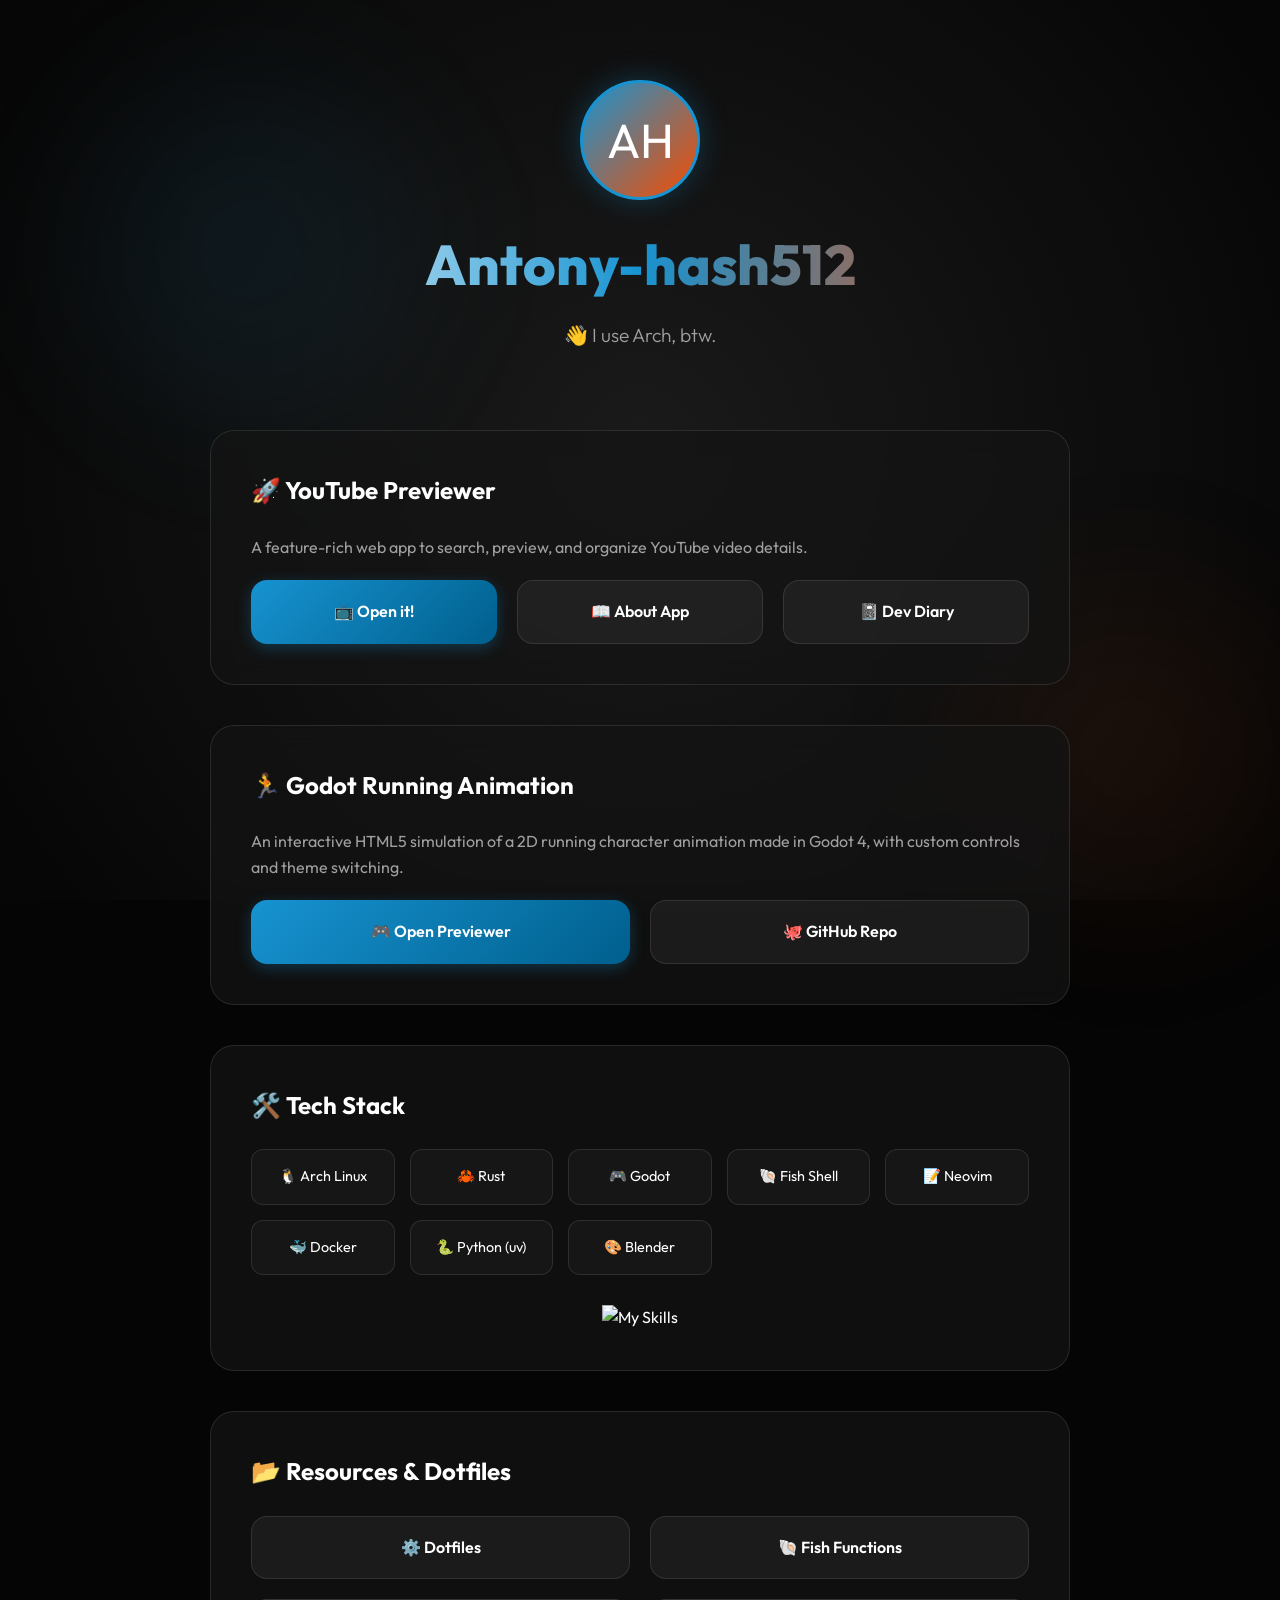
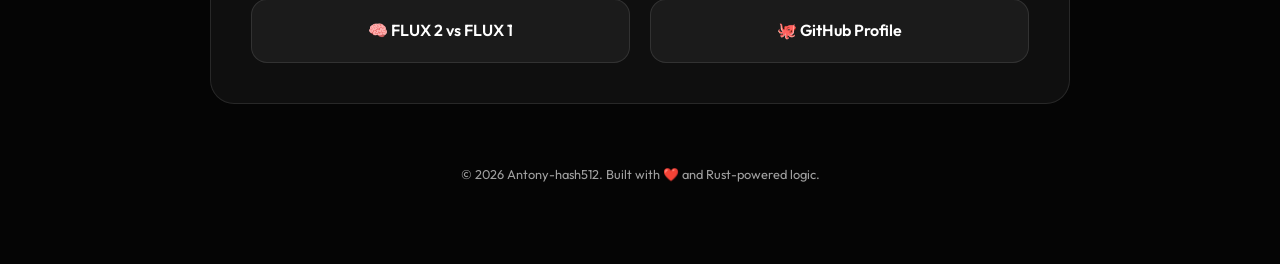
==== index.html @ b00fdc7f "feat: implement portfolio landing page and Godot running animation previewer" ====
<!DOCTYPE html>
<html lang="en">

<head>
    <meta charset="UTF-8">
    <meta name="viewport" content="width=device-width, initial-scale=1.0">
    <title>Antony-hash512 | Developer Portfolio</title>
    <meta name="description"
        content="Personal portfolio of Antony-hash512, an Arch Linux enthusiast, Rust developer, and Godot engine explorer.">
    <link rel="preconnect" href="https://fonts.googleapis.com">
    <link rel="preconnect" href="https://fonts.gstatic.com" crossorigin>
    <link href="https://fonts.googleapis.com/css2?family=Outfit:wght@300;400;600;800&display=swap" rel="stylesheet">
    <link rel="stylesheet" href="index.css">
</head>

<body>
    <div class="bg-gradient"></div>
    <div class="blob"></div>
    <div class="blob blob-2"></div>

    <main class="container">
        <!-- Hero Section -->
        <section class="hero" id="hero">
            <div style="display: flex; justify-content: center;">
                <div class="profile-img"
                    style="background: linear-gradient(135deg, var(--accent-arch), var(--accent-rust)); display: flex; align-items: center; justify-content: center; font-size: 3rem; color: white;">
                    AH
                </div>
            </div>
            <h1>Antony-hash512</h1>
            <p class="subtitle">👋 I use Arch, btw.</p>
        </section>

        <!-- Core Projects / Links -->
        <section class="card" id="projects" style="animation-delay: 0.2s;">
            <h2 class="section-title">🚀 YouTube Previewer</h2>
            <p style="color: var(--text-secondary); margin-bottom: 20px;">
                A feature-rich web app to search, preview, and organize YouTube video details.
            </p>
            <div class="links-container" style="grid-template-columns: repeat(auto-fit, minmax(200px, 1fr));">
                <a href="previewer.html" class="link-btn primary" id="previewer-link">
                    <span>📺 Open it!</span>
                </a>
                <a href="youtube-preview.html" class="link-btn" id="about-link">
                    <span>📖 About App</span>
                </a>
                <a href="dev_diary.html?lang=en" class="link-btn" id="diary-link">
                    <span>📓 Dev Diary</span>
                </a>
            </div>
        </section>

        <!-- Godot Running Animation Preview -->
        <section class="card" id="godot-animation" style="animation-delay: 0.35s;">
            <h2 class="section-title">🏃 Godot Running Animation</h2>
            <p style="color: var(--text-secondary); margin-bottom: 20px;">
                An interactive HTML5 simulation of a 2D running character animation made in Godot 4, with custom controls and theme switching.
            </p>
            <div class="links-container" style="grid-template-columns: repeat(auto-fit, minmax(200px, 1fr));">
                <a href="view_animation.html" class="link-btn primary" id="godot-view-link">
                    <span>🎮 Open Previewer</span>
                </a>
                <a href="https://github.com/Antony-hash512/running-animation-test" target="_blank" class="link-btn" id="godot-repo-link">
                    <span>🐙 GitHub Repo</span>
                </a>
            </div>
        </section>

        <!-- Tech Stack -->
        <section class="card" id="tech-stack" style="animation-delay: 0.5s;">
            <h2 class="section-title">🛠️ Tech Stack</h2>
            <div class="tech-grid">
                <div class="tech-item">🐧 Arch Linux</div>
                <div class="tech-item">🦀 Rust</div>
                <div class="tech-item">🎮 Godot</div>
                <div class="tech-item">🐚 Fish Shell</div>
                <div class="tech-item">📝 Neovim</div>
                <div class="tech-item">🐳 Docker</div>
                <div class="tech-item">🐍 Python (uv)</div>
                <div class="tech-item">🎨 Blender</div>
            </div>

            <div class="skills-box" style="margin-top: 30px; text-align: center;">
                <img src="https://skillicons.dev/icons?i=obsidian,regex,linux,arch,kali,mint,ubuntu,debian,nix,vim,neovim,vscode,bash,py,lua,rust,cs,cpp,c,git,github,gitlab,svg,blender,godot,haxe,haxeflixel,bevy,unity,unreal,docker,kubernetes,html,css,js,ts,nodejs,nginx,sqlite,qt,gtk,raspberrypi,arduino,androidstudio,selenium"
                    alt="My Skills">
            </div>
        </section>

        <!-- Resources -->
        <section class="card" id="resources" style="animation-delay: 0.65s;">
            <h2 class="section-title">📂 Resources & Dotfiles</h2>
            <div class="links-container">
                <a href="https://github.com/Antony-hash512/Antony-hash512_dotfiles" target="_blank" class="link-btn">
                    <span>⚙️ Dotfiles</span>
                </a>
                <a href="https://github.com/Antony-hash512/Fish_functions_collection" target="_blank" class="link-btn">
                    <span>🐚 Fish Functions</span>
                </a>
                <a href="https://gemini.google.com/share/20d5ff58d7f0" target="_blank" class="link-btn">
                    <span>🧠 FLUX 2 vs FLUX 1</span>
                </a>
                <a href="https://github.com/Antony-hash512" target="_blank" class="link-btn">
                    <span>🐙 GitHub Profile</span>
                </a>
            </div>
        </section>

        <!-- Footer -->
        <footer class="social-footer" style="animation: fadeIn 2s ease-in;">
            <p style="color: var(--text-secondary); font-size: 0.8rem;">&copy; 2026 Antony-hash512. Built with ❤️ and
                Rust-powered logic.</p>
        </footer>
    </main>

    <script>
        // Simple scroll reveal or micro-interactions can go here
        document.querySelectorAll('.card').forEach(card => {
            card.addEventListener('mousemove', (e) => {
                const rect = card.getBoundingClientRect();
                const x = e.clientX - rect.left;
                const y = e.clientY - rect.top;
                card.style.setProperty('--mouse-x', `${x}px`);
                card.style.setProperty('--mouse-y', `${y}px`);
            });
        });
    </script>
</body>

</html>
---- index.css ----
:root {
  --bg-color: #050505;
  --card-bg: rgba(20, 20, 20, 0.7);
  --text-primary: #ffffff;
  --text-secondary: #a0a0a0;
  --accent-rust: #f74c00;
  --accent-arch: #1793d1;
  --accent-godot: #478cbf;
  --accent-neon: #00ffcc;
  --glass-border: rgba(255, 255, 255, 0.1);
  --font-main: 'Outfit', sans-serif;
}

* {
  margin: 0;
  padding: 0;
  box-sizing: border-box;
}

body {
  background-color: var(--bg-color);
  color: var(--text-primary);
  font-family: var(--font-main);
  overflow-x: hidden;
  line-height: 1.6;
}

/* Background Animation */
.bg-gradient {
  position: fixed;
  top: 0;
  left: 0;
  width: 100%;
  height: 100%;
  z-index: -1;
  background: radial-gradient(circle at 50% 50%, #1a1a1a 0%, #050505 100%);
}

.blob {
  position: absolute;
  width: 500px;
  height: 500px;
  background: radial-gradient(circle, rgba(23, 147, 209, 0.1) 0%, transparent 70%);
  filter: blur(50px);
  z-index: -1;
  animation: move 20s infinite alternate;
}

.blob-2 {
  bottom: -100px;
  right: -100px;
  background: radial-gradient(circle, rgba(247, 76, 0, 0.08) 0%, transparent 70%);
  animation-delay: -10s;
}

@keyframes move {
  from { transform: translate(-10%, -10%); }
  to { transform: translate(10%, 10%); }
}

/* Main Layout */
.container {
  max-width: 900px;
  margin: 0 auto;
  padding: 80px 20px;
  display: flex;
  flex-direction: column;
  gap: 40px;
}

/* Hero Section */
.hero {
  text-align: center;
  margin-bottom: 40px;
  animation: fadeInDown 1s ease-out;
}

.profile-img {
  width: 120px;
  height: 120px;
  border-radius: 50%;
  border: 3px solid var(--accent-arch);
  margin-bottom: 20px;
  box-shadow: 0 0 30px rgba(23, 147, 209, 0.3);
  object-fit: cover;
}

h1 {
  font-size: 3.5rem;
  font-weight: 800;
  background: linear-gradient(90deg, #fff, var(--accent-arch), var(--accent-rust));
  -webkit-background-clip: text;
  background-clip: text;
  -webkit-text-fill-color: transparent;
  margin-bottom: 10px;
}

.subtitle {
  font-size: 1.2rem;
  color: var(--text-secondary);
  font-weight: 300;
}

/* Glass Card Style */
.card {
  background: var(--card-bg);
  backdrop-filter: blur(12px);
  -webkit-backdrop-filter: blur(12px);
  border: 1px solid var(--glass-border);
  border-radius: 24px;
  padding: 40px;
  transition: transform 0.3s ease, border-color 0.3s ease;
  animation: fadeInUp 1s ease-out both;
}

.card:hover {
  border-color: rgba(255, 255, 255, 0.2);
  transform: translateY(-5px);
}

.section-title {
  font-size: 1.5rem;
  margin-bottom: 25px;
  display: flex;
  align-items: center;
  gap: 10px;
}

/* Tech Grid */
.tech-grid {
  display: grid;
  grid-template-columns: repeat(auto-fill, minmax(140px, 1fr));
  gap: 15px;
}

.tech-item {
  background: rgba(255, 255, 255, 0.03);
  border: 1px solid var(--glass-border);
  padding: 15px;
  border-radius: 12px;
  text-align: center;
  font-size: 0.9rem;
  transition: all 0.2s ease;
}

.tech-item:hover {
  background: rgba(255, 255, 255, 0.07);
  border-color: var(--accent-arch);
  color: var(--accent-arch);
  box-shadow: 0 0 15px rgba(23, 147, 209, 0.2);
  transform: translateY(-2px);
}

/* Project Links */
.links-container {
  display: grid;
  grid-template-columns: 1fr 1fr;
  gap: 20px;
}

.link-btn {
  display: flex;
  align-items: center;
  justify-content: center;
  gap: 12px;
  padding: 18px;
  background: rgba(255, 255, 255, 0.05);
  border: 1px solid var(--glass-border);
  border-radius: 16px;
  color: var(--text-primary);
  text-decoration: none;
  font-weight: 600;
  transition: all 0.3s cubic-bezier(0.4, 0, 0.2, 1);
  position: relative;
  overflow: hidden;
}

.link-btn:hover {
  background: rgba(255, 255, 255, 0.1);
  border-color: rgba(255, 255, 255, 0.4);
  transform: scale(1.02);
}

.link-btn.primary {
  background: linear-gradient(135deg, var(--accent-arch), #005f8d);
  border: none;
  box-shadow: 0 4px 15px rgba(23, 147, 209, 0.3);
}

.link-btn.primary:hover {
  box-shadow: 0 8px 25px rgba(23, 147, 209, 0.5);
  filter: brightness(1.1);
  transform: scale(1.03);
}

/* Skill Icons */
.skills-box img {
  max-width: 100%;
  filter: grayscale(0.2) contrast(1.1);
  transition: filter 0.3s ease;
}

.skills-box img:hover {
  filter: grayscale(0) contrast(1.2);
}

/* Social Links */
.social-footer {
  text-align: center;
  margin-top: 20px;
  display: flex;
  justify-content: center;
  gap: 20px;
}

.social-link {
  color: var(--text-secondary);
  text-decoration: none;
  font-size: 0.9rem;
  transition: color 0.2s ease;
}

.social-link:hover {
  color: var(--text-primary);
}

/* Animations */
@keyframes fadeInUp {
  from { opacity: 0; transform: translateY(30px); }
  to { opacity: 1; transform: translateY(0); }
}

@keyframes fadeInDown {
  from { opacity: 0; transform: translateY(-30px); }
  to { opacity: 1; transform: translateY(0); }
}

/* Responsive */
@media (max-width: 768px) {
  h1 { font-size: 2.5rem; }
  .links-container { grid-template-columns: 1fr; }
  .container { padding: 40px 15px; }
}
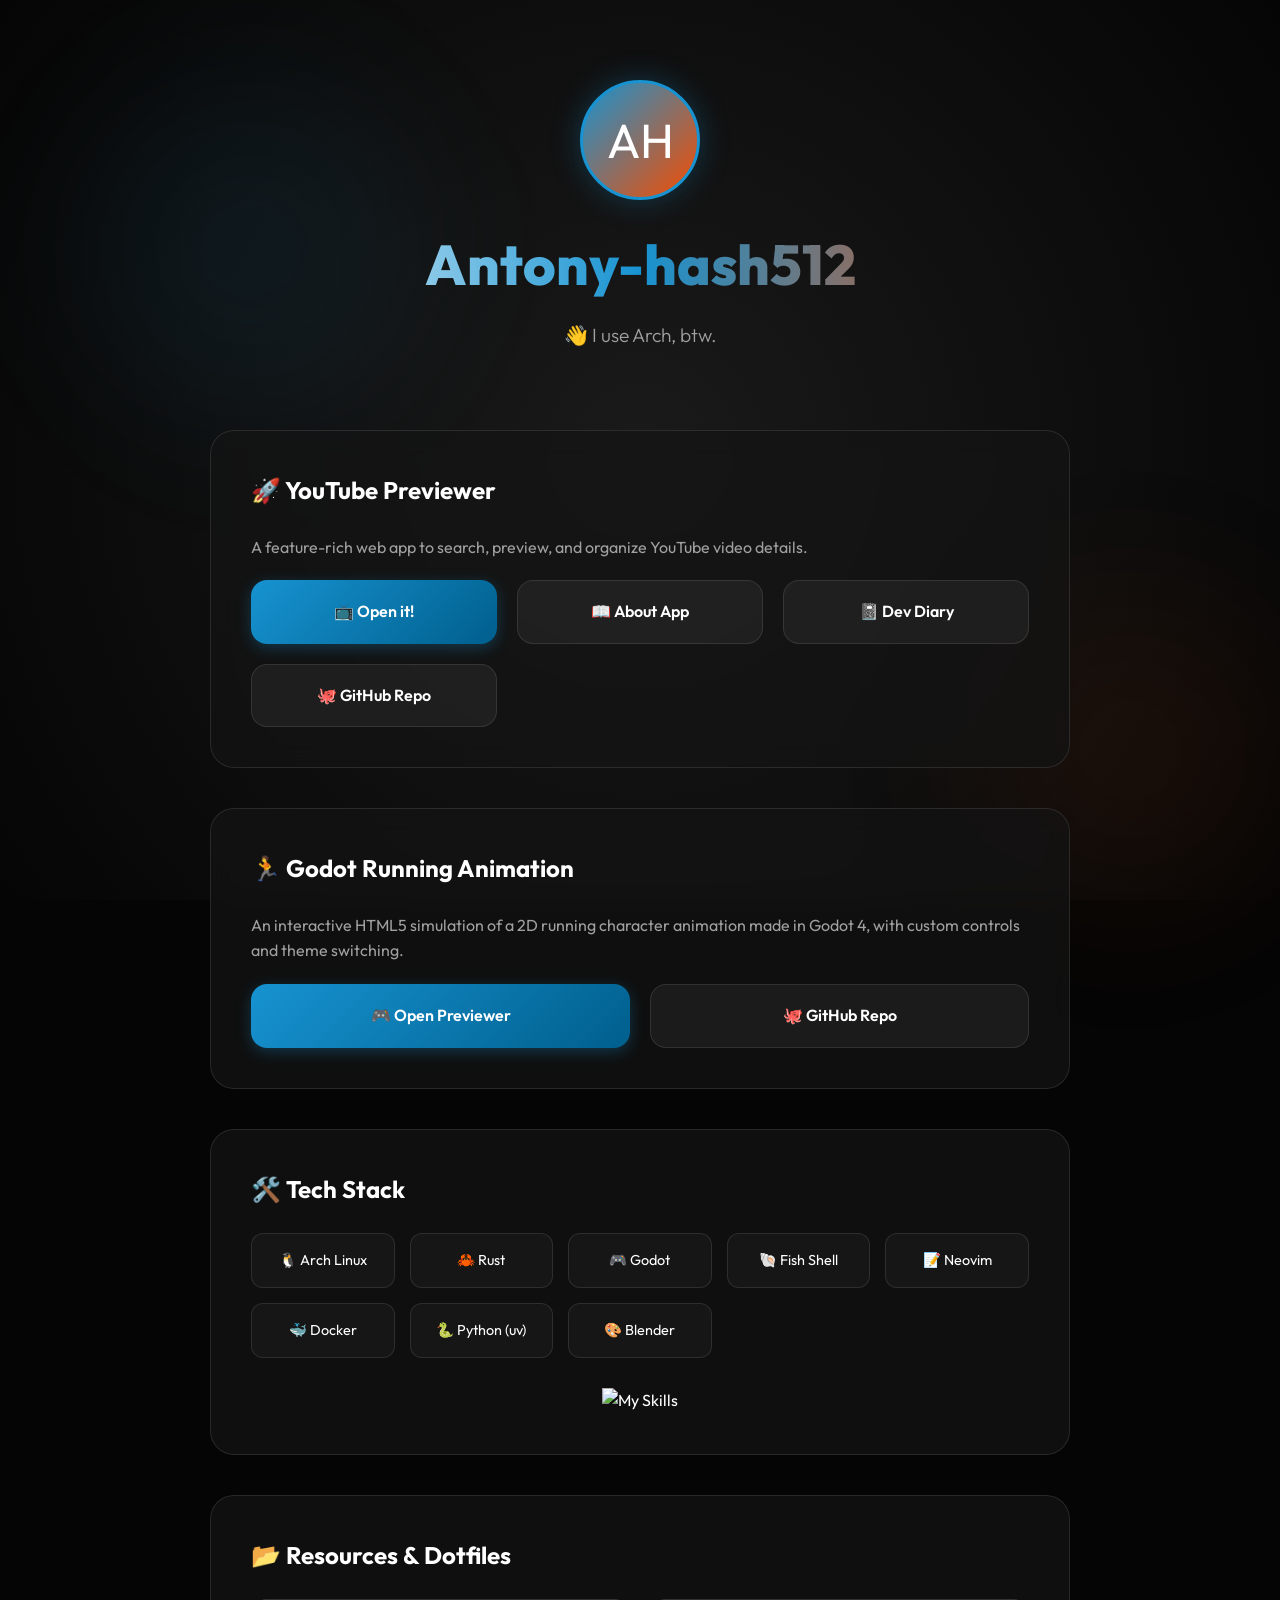
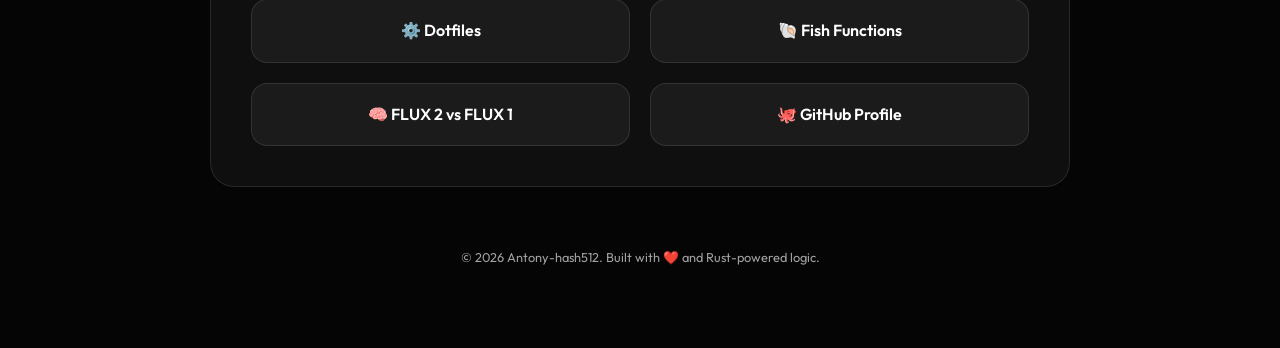
==== commit 339a37d8: "feat: add YouTube Previewer landing page and update portfolio index with project links" ====
--- a/index.html
+++ b/index.html
@@ -46,6 +46,9 @@
                 </a>
                 <a href="dev_diary.html?lang=en" class="link-btn" id="diary-link">
                     <span>📓 Dev Diary</span>
+                </a>
+                <a href="https://github.com/Antony-hash512/antony-hash512.github.io" target="_blank" class="link-btn" id="previewer-repo-link">
+                    <span>🐙 GitHub Repo</span>
                 </a>
             </div>
         </section>
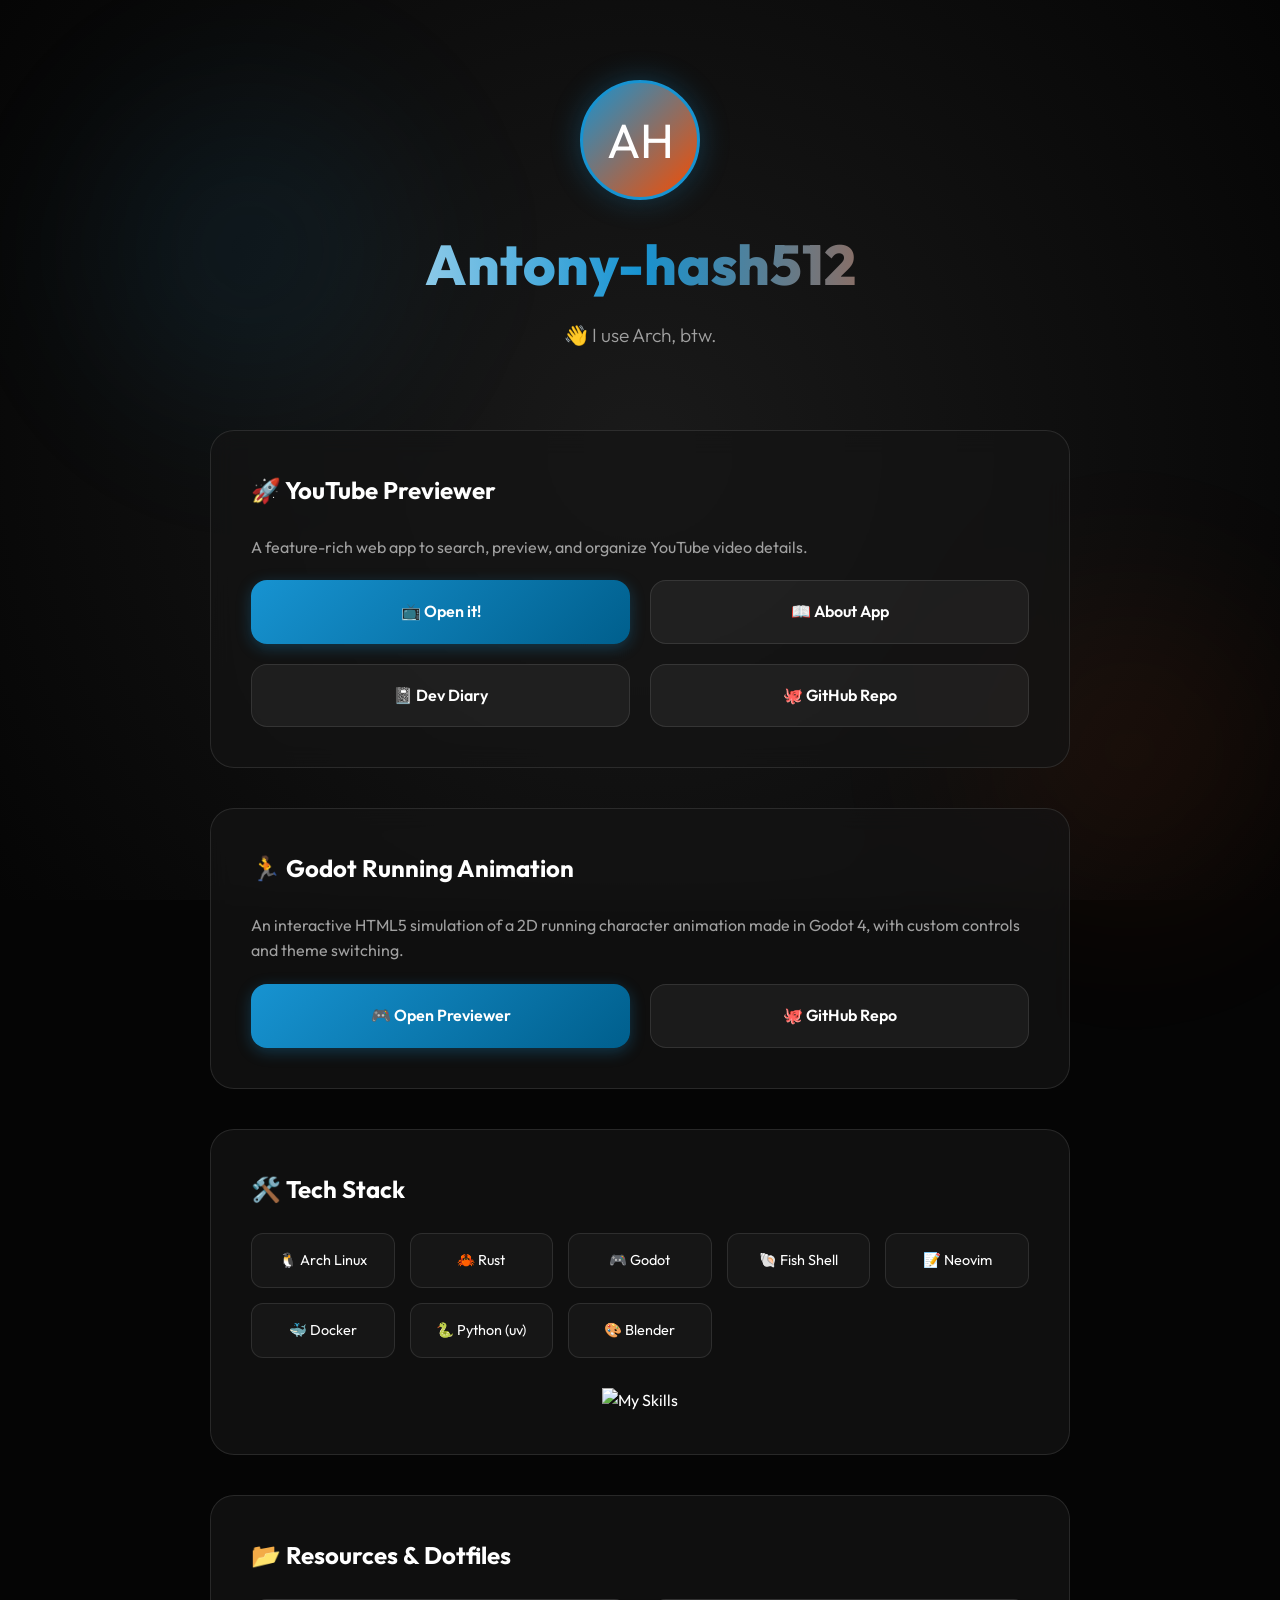
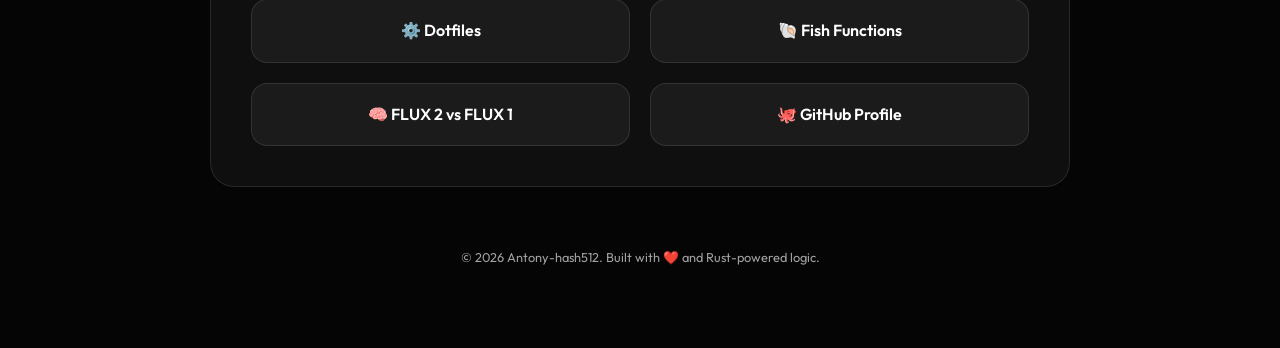
==== commit eaad1a4b: "feat: add portfolio index page and dedicated YouTube previewer information page" ====
--- a/index.html
+++ b/index.html
@@ -37,7 +37,7 @@
             <p style="color: var(--text-secondary); margin-bottom: 20px;">
                 A feature-rich web app to search, preview, and organize YouTube video details.
             </p>
-            <div class="links-container" style="grid-template-columns: repeat(auto-fit, minmax(200px, 1fr));">
+            <div class="links-container">
                 <a href="previewer.html" class="link-btn primary" id="previewer-link">
                     <span>📺 Open it!</span>
                 </a>
@@ -59,7 +59,7 @@
             <p style="color: var(--text-secondary); margin-bottom: 20px;">
                 An interactive HTML5 simulation of a 2D running character animation made in Godot 4, with custom controls and theme switching.
             </p>
-            <div class="links-container" style="grid-template-columns: repeat(auto-fit, minmax(200px, 1fr));">
+            <div class="links-container">
                 <a href="view_animation.html" class="link-btn primary" id="godot-view-link">
                     <span>🎮 Open Previewer</span>
                 </a>
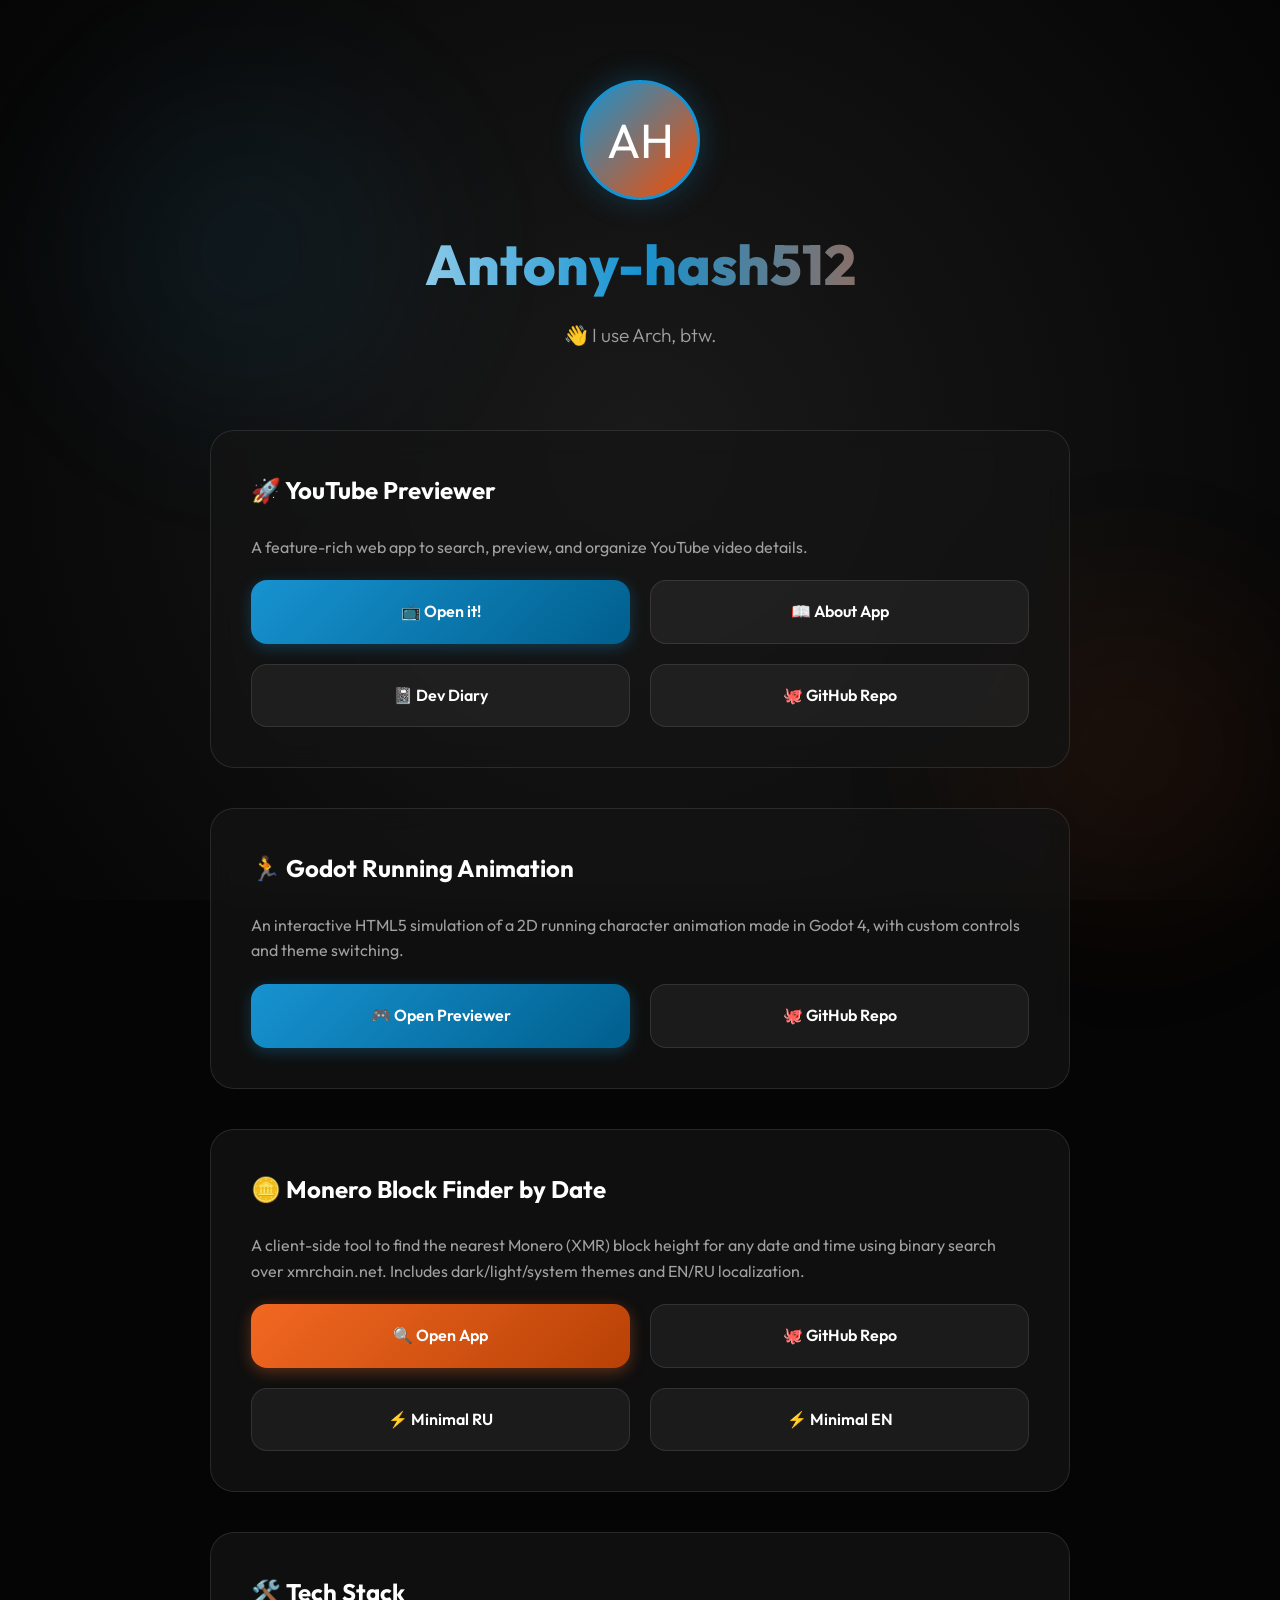
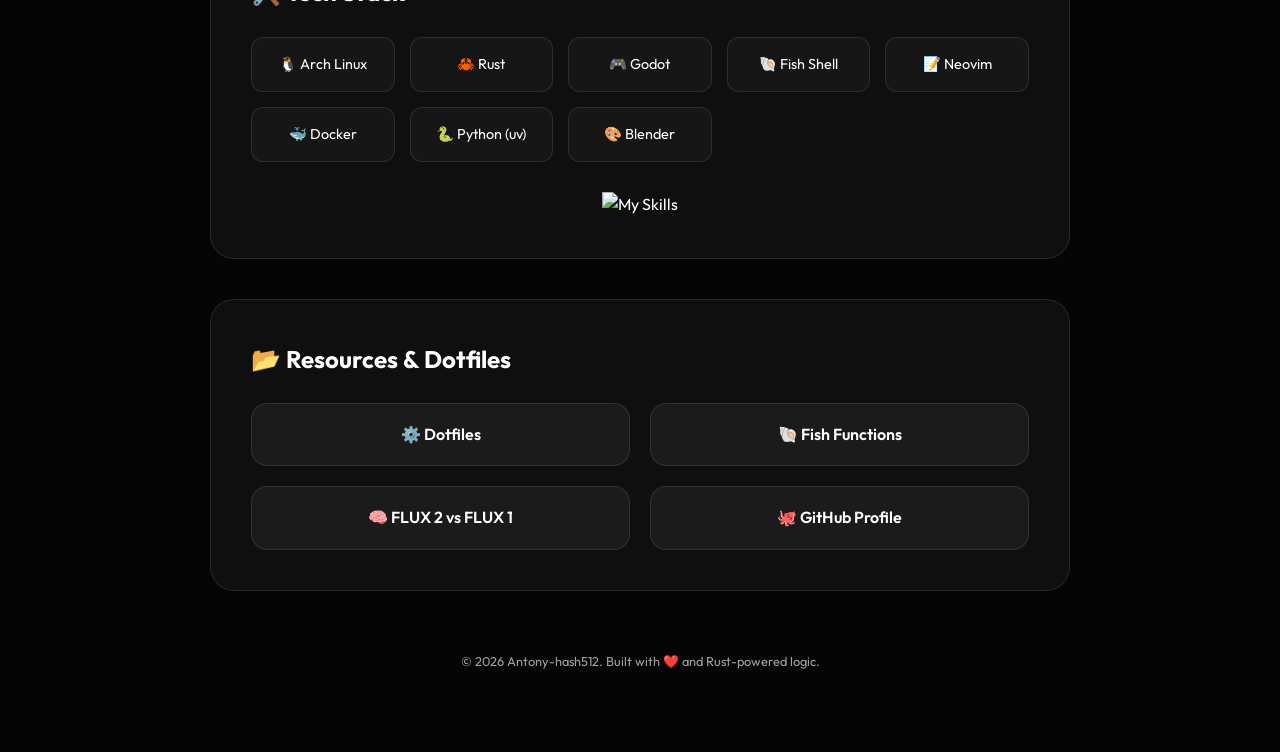
==== commit 76eceb76: "feat: add Monero Block Finder section and styling to portfolio" ====
--- a/index.html
+++ b/index.html
@@ -69,8 +69,30 @@
             </div>
         </section>
 
+        <!-- Monero Block Finder -->
+        <section class="card" id="monero-finder" style="animation-delay: 0.5s;">
+            <h2 class="section-title">🪙 Monero Block Finder by Date</h2>
+            <p style="color: var(--text-secondary); margin-bottom: 20px;">
+                A client-side tool to find the nearest Monero (XMR) block height for any date and time using binary search over xmrchain.net. Includes dark/light/system themes and EN/RU localization.
+            </p>
+            <div class="links-container">
+                <a href="monero-height/monero-height.html" class="link-btn monero-btn" id="monero-height-link">
+                    <span>🔍 Open App</span>
+                </a>
+                <a href="https://github.com/Antony-hash512/monero-height" target="_blank" class="link-btn" id="monero-repo-link">
+                    <span>🐙 GitHub Repo</span>
+                </a>
+                <a href="monero-height/minimalistic/monero-height-ru.html" class="link-btn" id="monero-min-ru-link">
+                    <span>⚡ Minimal RU</span>
+                </a>
+                <a href="monero-height/minimalistic/monero-height-en.html" class="link-btn" id="monero-min-en-link">
+                    <span>⚡ Minimal EN</span>
+                </a>
+            </div>
+        </section>
+
         <!-- Tech Stack -->
-        <section class="card" id="tech-stack" style="animation-delay: 0.5s;">
+        <section class="card" id="tech-stack" style="animation-delay: 0.65s;">
             <h2 class="section-title">🛠️ Tech Stack</h2>
             <div class="tech-grid">
                 <div class="tech-item">🐧 Arch Linux</div>
@@ -90,7 +112,7 @@
         </section>
 
         <!-- Resources -->
-        <section class="card" id="resources" style="animation-delay: 0.65s;">
+        <section class="card" id="resources" style="animation-delay: 0.8s;">
             <h2 class="section-title">📂 Resources & Dotfiles</h2>
             <div class="links-container">
                 <a href="https://github.com/Antony-hash512/Antony-hash512_dotfiles" target="_blank" class="link-btn">
--- a/index.css
+++ b/index.css
@@ -4,6 +4,7 @@
   --text-primary: #ffffff;
   --text-secondary: #a0a0a0;
   --accent-rust: #f74c00;
+  --accent-monero: #f26822;
   --accent-arch: #1793d1;
   --accent-godot: #478cbf;
   --accent-neon: #00ffcc;
@@ -193,6 +194,18 @@
   transform: scale(1.03);
 }
 
+.link-btn.monero-btn {
+  background: linear-gradient(135deg, #f26822, #b84105);
+  border: none;
+  box-shadow: 0 4px 15px rgba(242, 104, 34, 0.35);
+}
+
+.link-btn.monero-btn:hover {
+  box-shadow: 0 8px 25px rgba(242, 104, 34, 0.55);
+  filter: brightness(1.1);
+  transform: scale(1.03);
+}
+
 /* Skill Icons */
 .skills-box img {
   max-width: 100%;
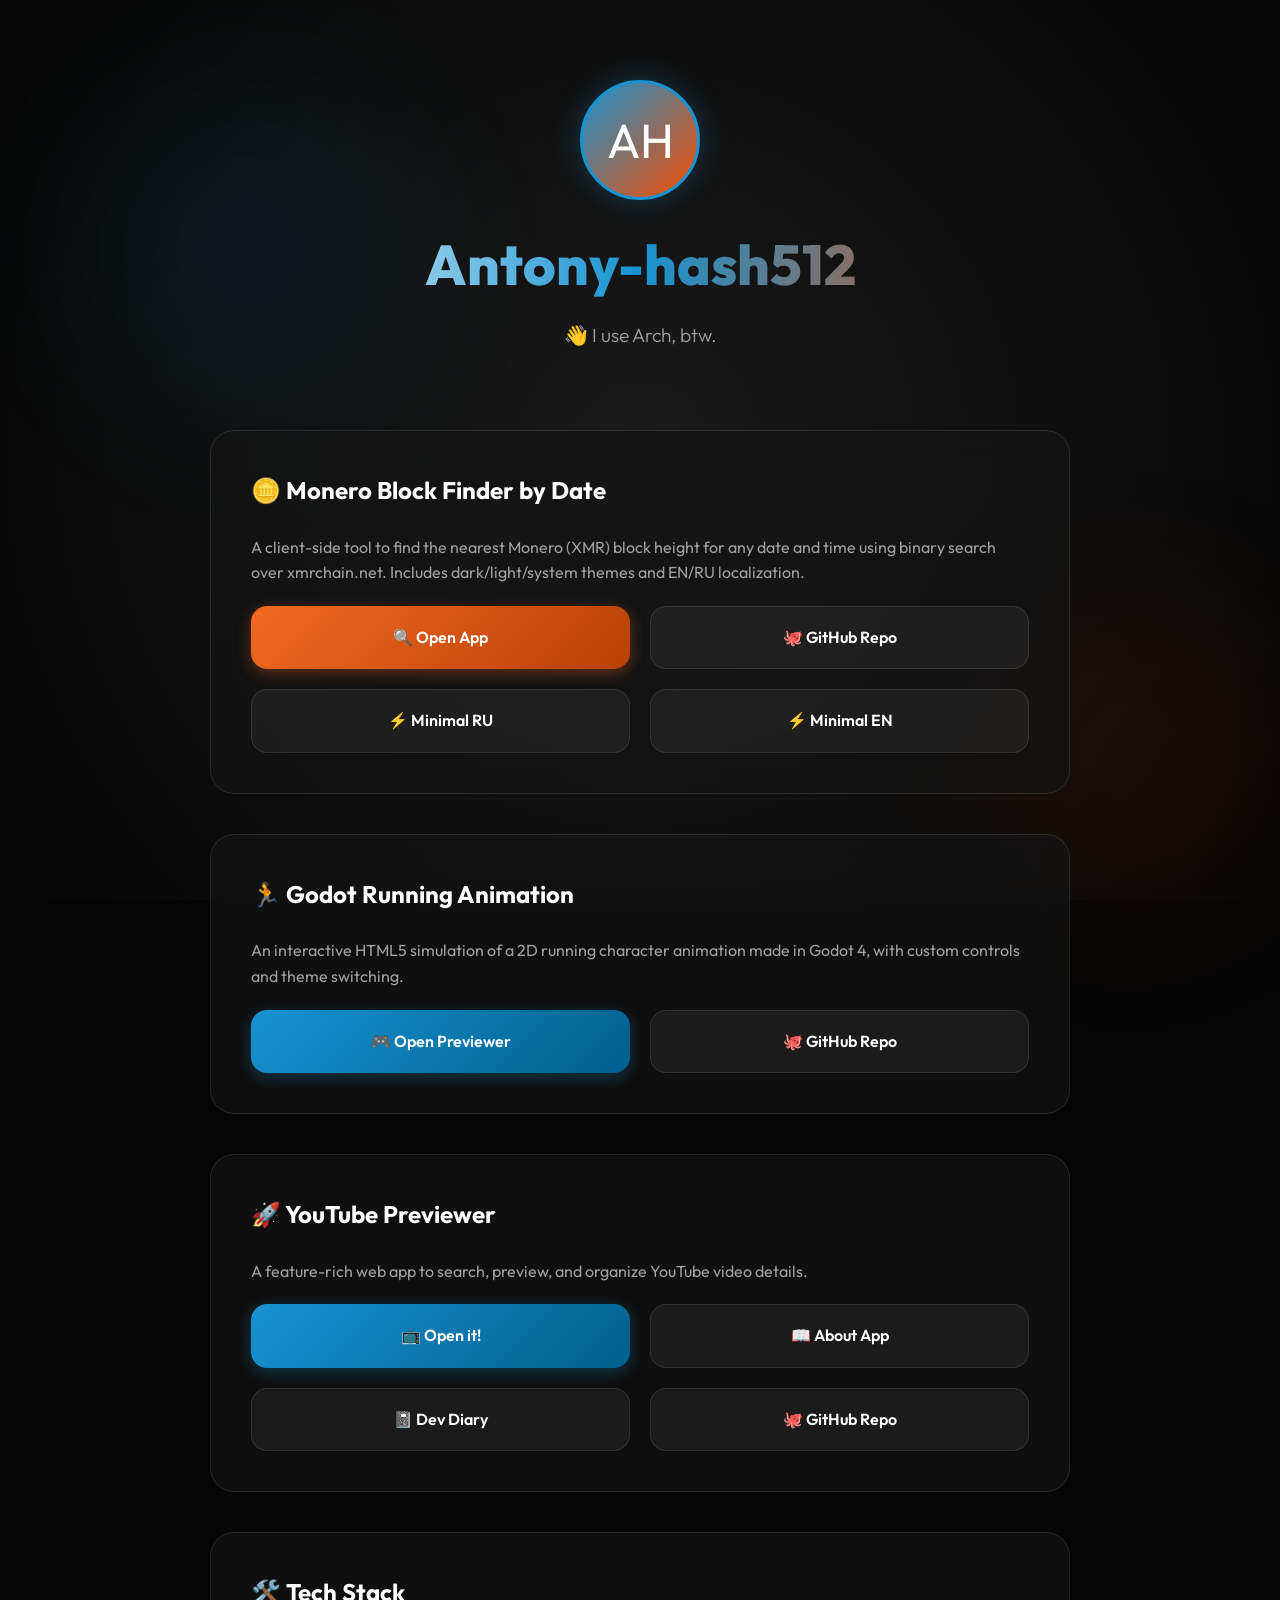
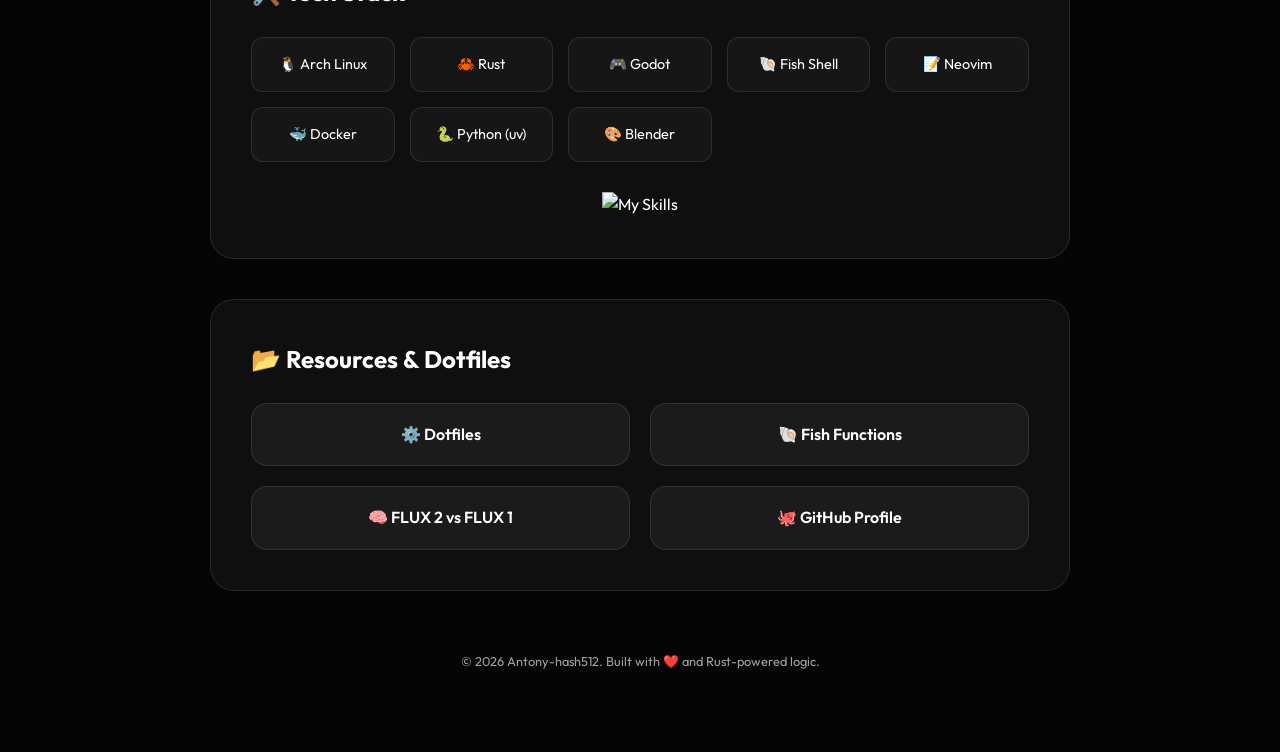
==== commit 1338f863: "feat: reorder project cards on portfolio index page" ====
--- a/index.html
+++ b/index.html
@@ -31,14 +31,58 @@
             <p class="subtitle">👋 I use Arch, btw.</p>
         </section>
 
-        <!-- Core Projects / Links -->
+        <!-- Monero Block Finder -->
+        <section class="card" id="monero-finder" style="animation-delay: 0.5s;">
+            <h2 class="section-title">🪙 Monero Block Finder by Date</h2>
+            <p style="color: var(--text-secondary); margin-bottom: 20px;">
+                A client-side tool to find the nearest Monero (XMR) block height for any date and time using binary
+                search over xmrchain.net. Includes dark/light/system themes and EN/RU localization.
+            </p>
+            <div class="links-container">
+                <a href="monero-height/monero-height.html" target="_blank" class="link-btn monero-btn"
+                    id="monero-height-link">
+                    <span>🔍 Open App</span>
+                </a>
+                <a href="https://github.com/Antony-hash512/monero-height" target="_blank" class="link-btn"
+                    id="monero-repo-link">
+                    <span>🐙 GitHub Repo</span>
+                </a>
+                <a href="monero-height/minimalistic/monero-height-ru.html" target="_blank" class="link-btn"
+                    id="monero-min-ru-link">
+                    <span>⚡ Minimal RU</span>
+                </a>
+                <a href="monero-height/minimalistic/monero-height-en.html" target="_blank" class="link-btn"
+                    id="monero-min-en-link">
+                    <span>⚡ Minimal EN</span>
+                </a>
+            </div>
+        </section>
+        <!-- Godot Running Animation Preview -->
+        <section class="card" id="godot-animation" style="animation-delay: 0.35s;">
+            <h2 class="section-title">🏃 Godot Running Animation</h2>
+            <p style="color: var(--text-secondary); margin-bottom: 20px;">
+                An interactive HTML5 simulation of a 2D running character animation made in Godot 4, with custom
+                controls and theme switching.
+            </p>
+            <div class="links-container">
+                <a href="view_animation.html" class="link-btn primary" id="godot-view-link">
+                    <span>🎮 Open Previewer</span>
+                </a>
+                <a href="https://github.com/Antony-hash512/running-animation-test" target="_blank" class="link-btn"
+                    id="godot-repo-link">
+                    <span>🐙 GitHub Repo</span>
+                </a>
+            </div>
+        </section>
+
+        <!-- Youtube Previewer -->
         <section class="card" id="projects" style="animation-delay: 0.2s;">
             <h2 class="section-title">🚀 YouTube Previewer</h2>
             <p style="color: var(--text-secondary); margin-bottom: 20px;">
                 A feature-rich web app to search, preview, and organize YouTube video details.
             </p>
             <div class="links-container">
-                <a href="previewer.html" class="link-btn primary" id="previewer-link">
+                <a href="previewer.html" target="_blank" class="link-btn primary" id="previewer-link">
                     <span>📺 Open it!</span>
                 </a>
                 <a href="youtube-preview.html" class="link-btn" id="about-link">
@@ -47,49 +91,16 @@
                 <a href="dev_diary.html?lang=en" class="link-btn" id="diary-link">
                     <span>📓 Dev Diary</span>
                 </a>
-                <a href="https://github.com/Antony-hash512/antony-hash512.github.io" target="_blank" class="link-btn" id="previewer-repo-link">
+                <a href="https://github.com/Antony-hash512/antony-hash512.github.io" target="_blank" class="link-btn"
+                    id="previewer-repo-link">
                     <span>🐙 GitHub Repo</span>
                 </a>
             </div>
         </section>
 
-        <!-- Godot Running Animation Preview -->
-        <section class="card" id="godot-animation" style="animation-delay: 0.35s;">
-            <h2 class="section-title">🏃 Godot Running Animation</h2>
-            <p style="color: var(--text-secondary); margin-bottom: 20px;">
-                An interactive HTML5 simulation of a 2D running character animation made in Godot 4, with custom controls and theme switching.
-            </p>
-            <div class="links-container">
-                <a href="view_animation.html" class="link-btn primary" id="godot-view-link">
-                    <span>🎮 Open Previewer</span>
-                </a>
-                <a href="https://github.com/Antony-hash512/running-animation-test" target="_blank" class="link-btn" id="godot-repo-link">
-                    <span>🐙 GitHub Repo</span>
-                </a>
-            </div>
-        </section>
 
-        <!-- Monero Block Finder -->
-        <section class="card" id="monero-finder" style="animation-delay: 0.5s;">
-            <h2 class="section-title">🪙 Monero Block Finder by Date</h2>
-            <p style="color: var(--text-secondary); margin-bottom: 20px;">
-                A client-side tool to find the nearest Monero (XMR) block height for any date and time using binary search over xmrchain.net. Includes dark/light/system themes and EN/RU localization.
-            </p>
-            <div class="links-container">
-                <a href="monero-height/monero-height.html" class="link-btn monero-btn" id="monero-height-link">
-                    <span>🔍 Open App</span>
-                </a>
-                <a href="https://github.com/Antony-hash512/monero-height" target="_blank" class="link-btn" id="monero-repo-link">
-                    <span>🐙 GitHub Repo</span>
-                </a>
-                <a href="monero-height/minimalistic/monero-height-ru.html" class="link-btn" id="monero-min-ru-link">
-                    <span>⚡ Minimal RU</span>
-                </a>
-                <a href="monero-height/minimalistic/monero-height-en.html" class="link-btn" id="monero-min-en-link">
-                    <span>⚡ Minimal EN</span>
-                </a>
-            </div>
-        </section>
+
+
 
         <!-- Tech Stack -->
         <section class="card" id="tech-stack" style="animation-delay: 0.65s;">
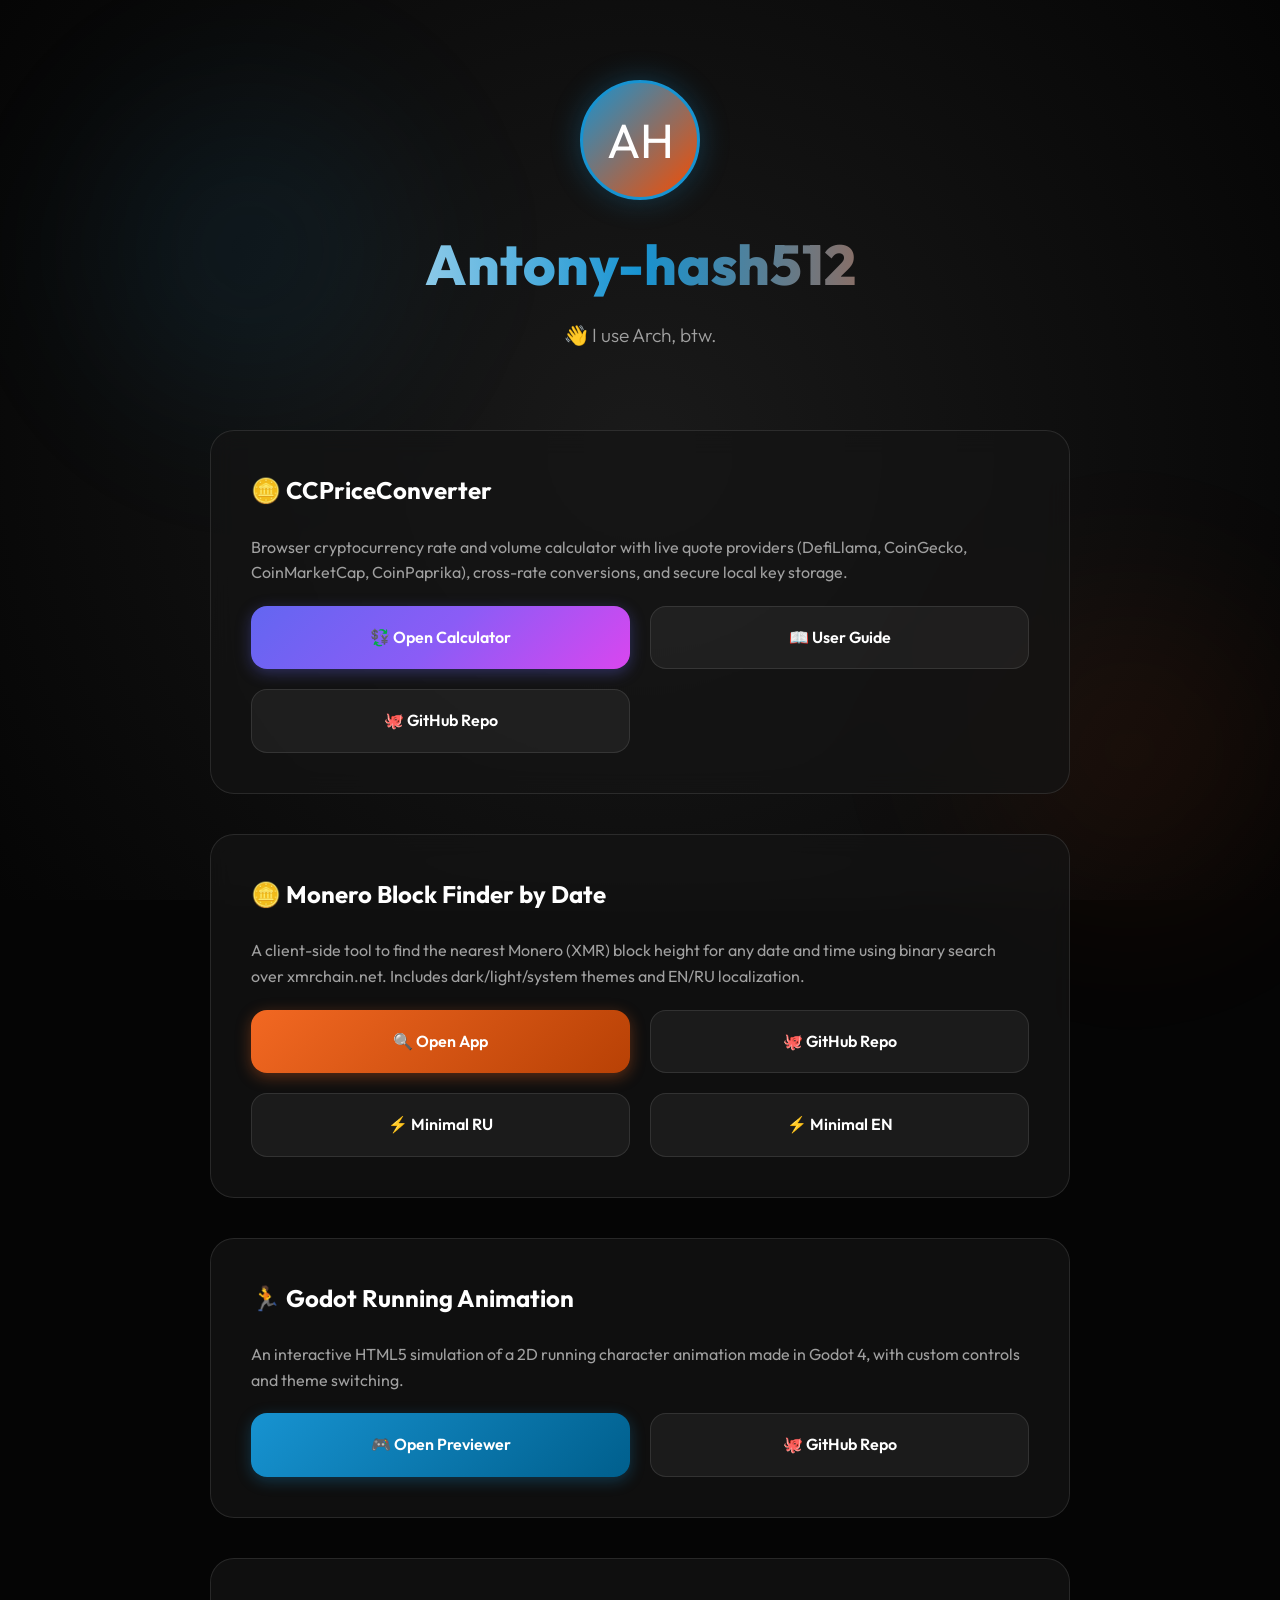
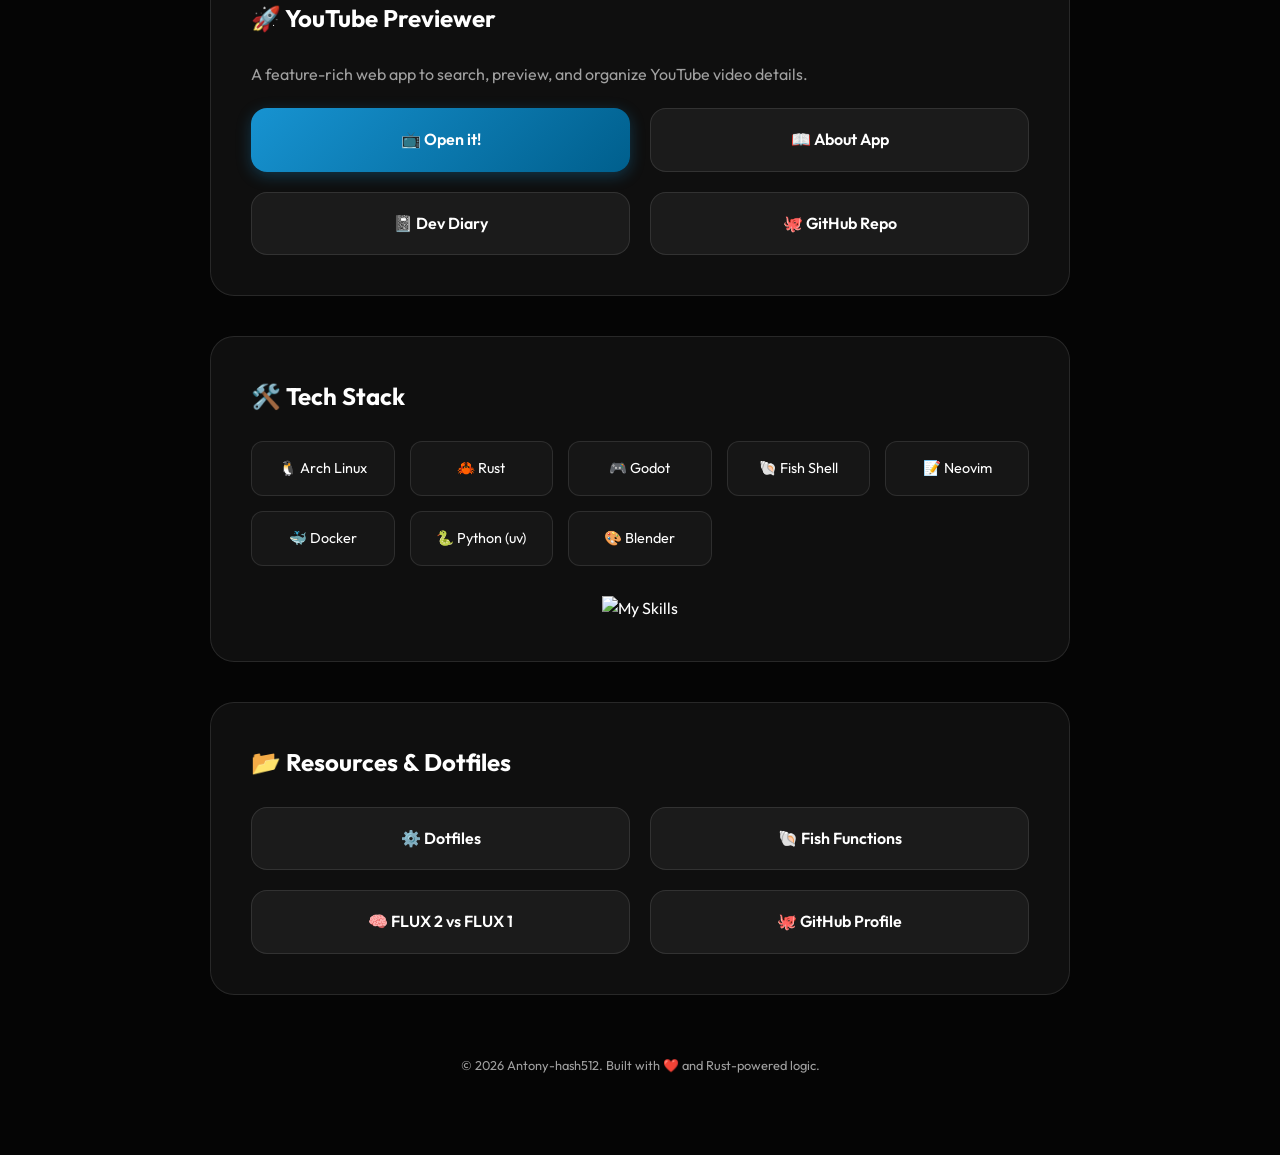
==== commit e163ca3f: "feat: add CCPriceConverter project section and styling" ====
--- a/index.html
+++ b/index.html
@@ -31,8 +31,27 @@
             <p class="subtitle">👋 I use Arch, btw.</p>
         </section>
 
+        <!-- CCPriceConverter -->
+        <section class="card" id="cc-price-converter" style="animation-delay: 0.2s;">
+            <h2 class="section-title">🪙 CCPriceConverter</h2>
+            <p style="color: var(--text-secondary); margin-bottom: 20px;">
+                Browser cryptocurrency rate and volume calculator with live quote providers (DefiLlama, CoinGecko, CoinMarketCap, CoinPaprika), cross-rate conversions, and secure local key storage.
+            </p>
+            <div class="links-container">
+                <a href="CCPriceConverter/index.html" target="_blank" class="link-btn ccprice-btn" id="ccprice-app-link">
+                    <span>💱 Open Calculator</span>
+                </a>
+                <a href="CCPriceConverter/instructions.html" target="_blank" class="link-btn" id="ccprice-docs-link">
+                    <span>📖 User Guide</span>
+                </a>
+                <a href="https://github.com/Antony-hash512/CCPriceConverter" target="_blank" class="link-btn" id="ccprice-repo-link">
+                    <span>🐙 GitHub Repo</span>
+                </a>
+            </div>
+        </section>
+
         <!-- Monero Block Finder -->
-        <section class="card" id="monero-finder" style="animation-delay: 0.5s;">
+        <section class="card" id="monero-finder" style="animation-delay: 0.35s;">
             <h2 class="section-title">🪙 Monero Block Finder by Date</h2>
             <p style="color: var(--text-secondary); margin-bottom: 20px;">
                 A client-side tool to find the nearest Monero (XMR) block height for any date and time using binary
@@ -58,7 +77,7 @@
             </div>
         </section>
         <!-- Godot Running Animation Preview -->
-        <section class="card" id="godot-animation" style="animation-delay: 0.35s;">
+        <section class="card" id="godot-animation" style="animation-delay: 0.5s;">
             <h2 class="section-title">🏃 Godot Running Animation</h2>
             <p style="color: var(--text-secondary); margin-bottom: 20px;">
                 An interactive HTML5 simulation of a 2D running character animation made in Godot 4, with custom
@@ -76,7 +95,7 @@
         </section>
 
         <!-- Youtube Previewer -->
-        <section class="card" id="projects" style="animation-delay: 0.2s;">
+        <section class="card" id="projects" style="animation-delay: 0.65s;">
             <h2 class="section-title">🚀 YouTube Previewer</h2>
             <p style="color: var(--text-secondary); margin-bottom: 20px;">
                 A feature-rich web app to search, preview, and organize YouTube video details.
@@ -98,12 +117,8 @@
             </div>
         </section>
 
-
-
-
-
         <!-- Tech Stack -->
-        <section class="card" id="tech-stack" style="animation-delay: 0.65s;">
+        <section class="card" id="tech-stack" style="animation-delay: 0.8s;">
             <h2 class="section-title">🛠️ Tech Stack</h2>
             <div class="tech-grid">
                 <div class="tech-item">🐧 Arch Linux</div>
@@ -123,7 +138,7 @@
         </section>
 
         <!-- Resources -->
-        <section class="card" id="resources" style="animation-delay: 0.8s;">
+        <section class="card" id="resources" style="animation-delay: 0.95s;">
             <h2 class="section-title">📂 Resources & Dotfiles</h2>
             <div class="links-container">
                 <a href="https://github.com/Antony-hash512/Antony-hash512_dotfiles" target="_blank" class="link-btn">
--- a/index.css
+++ b/index.css
@@ -5,6 +5,7 @@
   --text-secondary: #a0a0a0;
   --accent-rust: #f74c00;
   --accent-monero: #f26822;
+  --accent-crypto: #6366f1;
   --accent-arch: #1793d1;
   --accent-godot: #478cbf;
   --accent-neon: #00ffcc;
@@ -206,6 +207,18 @@
   transform: scale(1.03);
 }
 
+.link-btn.ccprice-btn {
+  background: linear-gradient(135deg, #6366f1, #8b5cf6, #d946ef);
+  border: none;
+  box-shadow: 0 4px 15px rgba(99, 102, 241, 0.35);
+}
+
+.link-btn.ccprice-btn:hover {
+  box-shadow: 0 8px 25px rgba(139, 92, 246, 0.55);
+  filter: brightness(1.1);
+  transform: scale(1.03);
+}
+
 /* Skill Icons */
 .skills-box img {
   max-width: 100%;
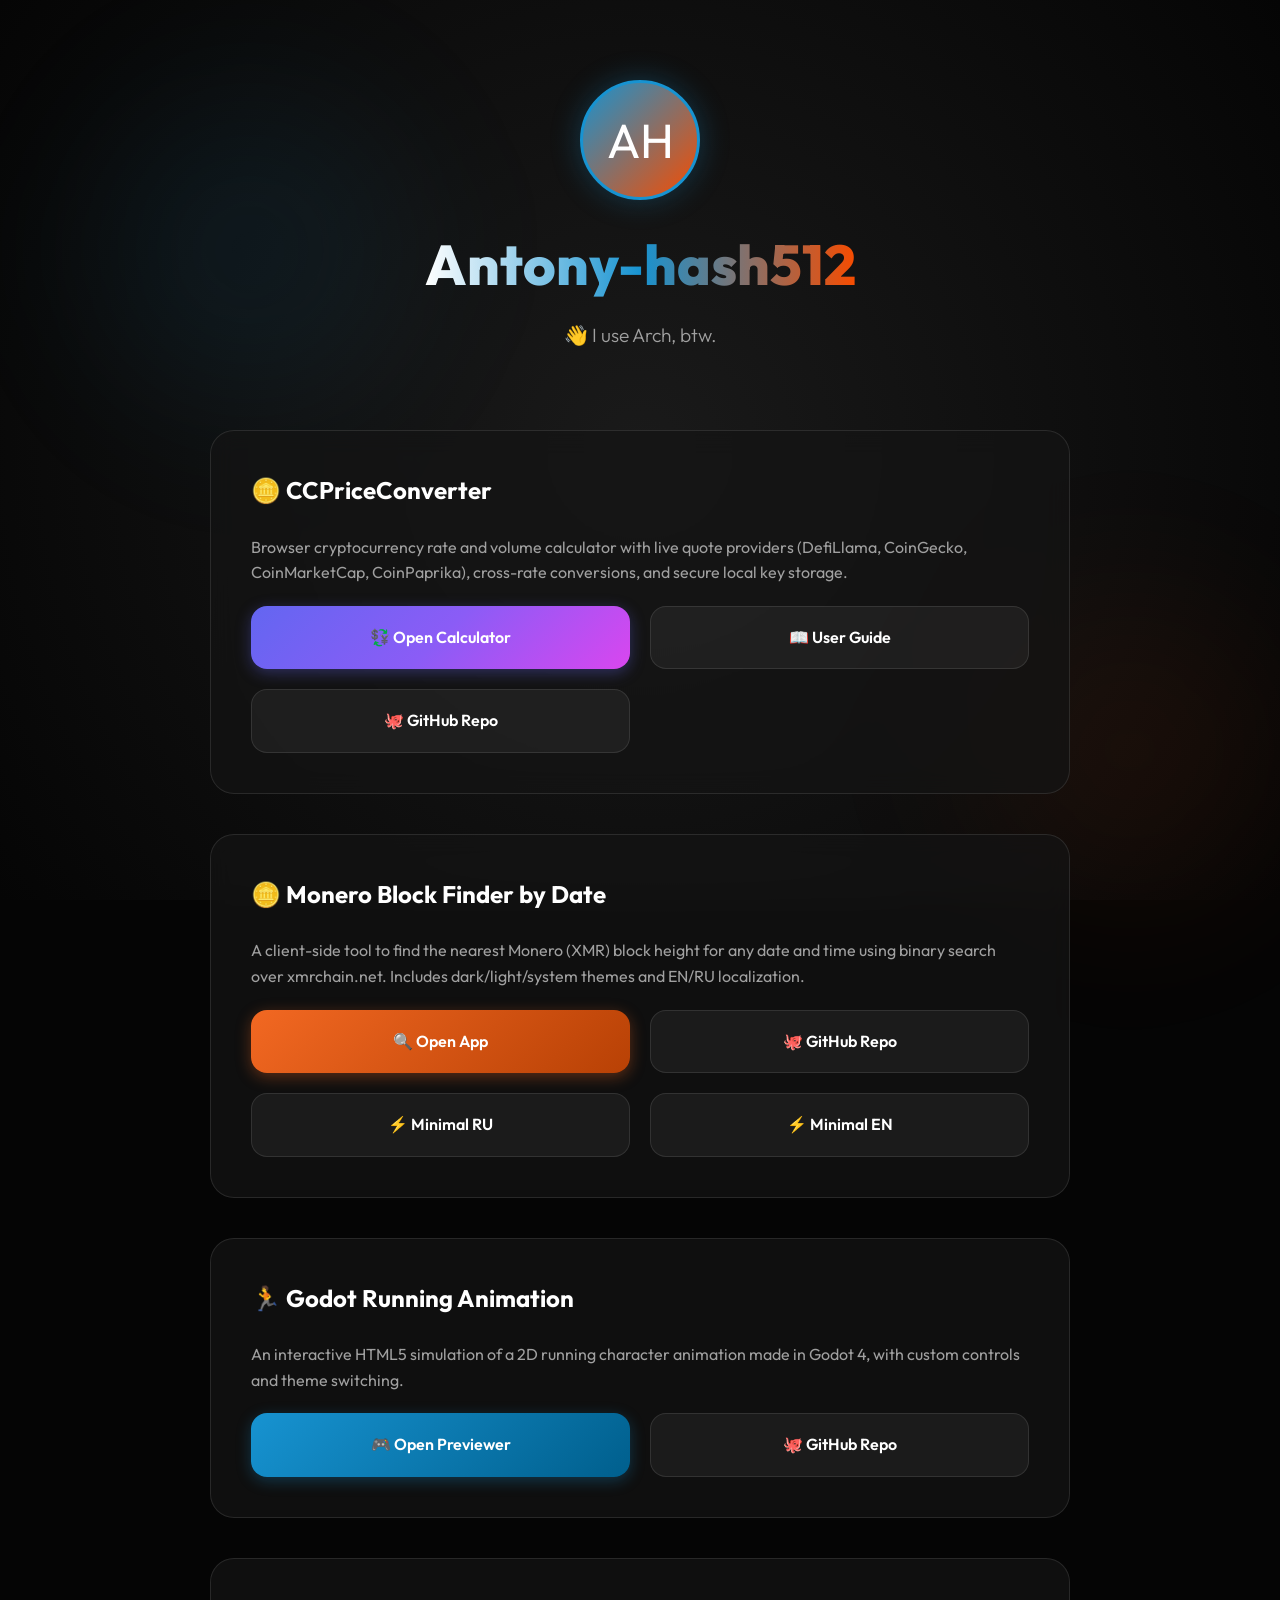
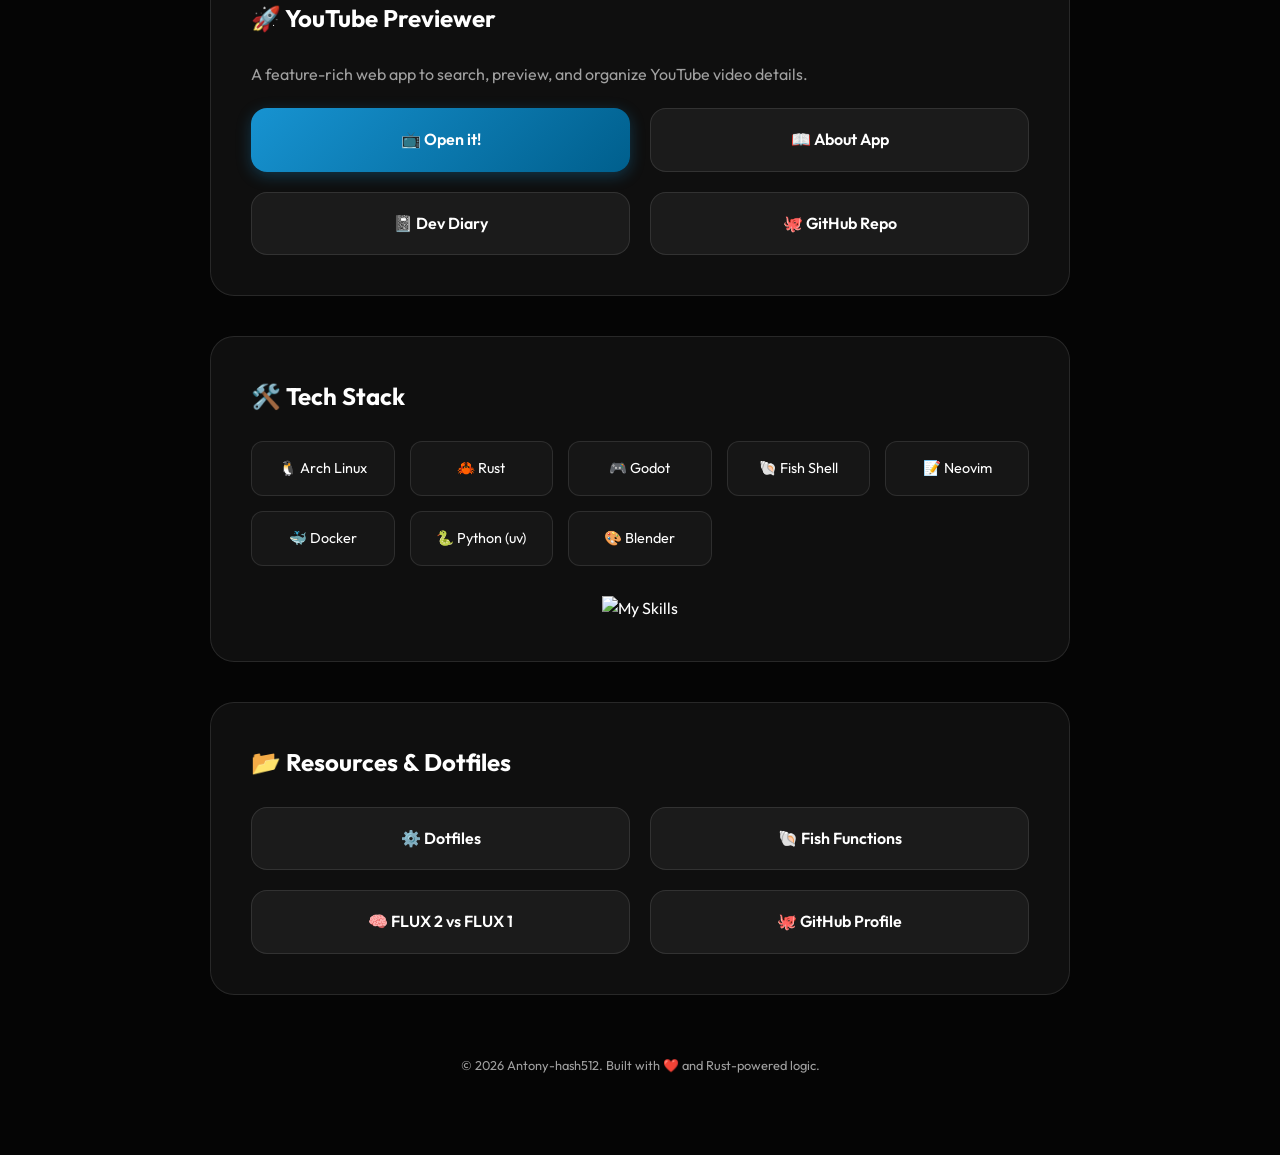
==== commit 1ed34351: "feat: add interactive hover effects and GitHub links to hero avatar and title" ====
--- a/index.html
+++ b/index.html
@@ -22,12 +22,16 @@
         <!-- Hero Section -->
         <section class="hero" id="hero">
             <div style="display: flex; justify-content: center;">
-                <div class="profile-img"
-                    style="background: linear-gradient(135deg, var(--accent-arch), var(--accent-rust)); display: flex; align-items: center; justify-content: center; font-size: 3rem; color: white;">
-                    AH
-                </div>
+                <a href="https://github.com/Antony-hash512" target="_blank" rel="noopener noreferrer" class="hero-avatar-link" title="Antony-hash512 on GitHub">
+                    <div class="profile-img"
+                        style="background: linear-gradient(135deg, var(--accent-arch), var(--accent-rust)); display: flex; align-items: center; justify-content: center; font-size: 3rem; color: white;">
+                        AH
+                    </div>
+                </a>
             </div>
-            <h1>Antony-hash512</h1>
+            <a href="https://github.com/Antony-hash512" target="_blank" rel="noopener noreferrer" class="hero-title-link" title="Antony-hash512 on GitHub">
+                <h1>Antony-hash512</h1>
+            </a>
             <p class="subtitle">👋 I use Arch, btw.</p>
         </section>
 
--- a/index.css
+++ b/index.css
@@ -85,6 +85,25 @@
   margin-bottom: 20px;
   box-shadow: 0 0 30px rgba(23, 147, 209, 0.3);
   object-fit: cover;
+  transition: transform 0.3s cubic-bezier(0.4, 0, 0.2, 1), box-shadow 0.3s ease, border-color 0.3s ease;
+  cursor: pointer;
+}
+
+.hero-avatar-link {
+  display: inline-block;
+  text-decoration: none;
+}
+
+.hero-avatar-link:hover .profile-img {
+  transform: scale(1.06);
+  border-color: #38bdf8;
+  box-shadow: 0 0 45px rgba(23, 147, 209, 0.6);
+}
+
+.hero-title-link {
+  display: inline-block;
+  text-decoration: none;
+  cursor: pointer;
 }
 
 h1 {
@@ -95,6 +114,12 @@
   background-clip: text;
   -webkit-text-fill-color: transparent;
   margin-bottom: 10px;
+  transition: transform 0.3s cubic-bezier(0.4, 0, 0.2, 1), filter 0.3s ease;
+}
+
+.hero-title-link:hover h1 {
+  transform: translateY(-2px);
+  filter: brightness(1.2);
 }
 
 .subtitle {
